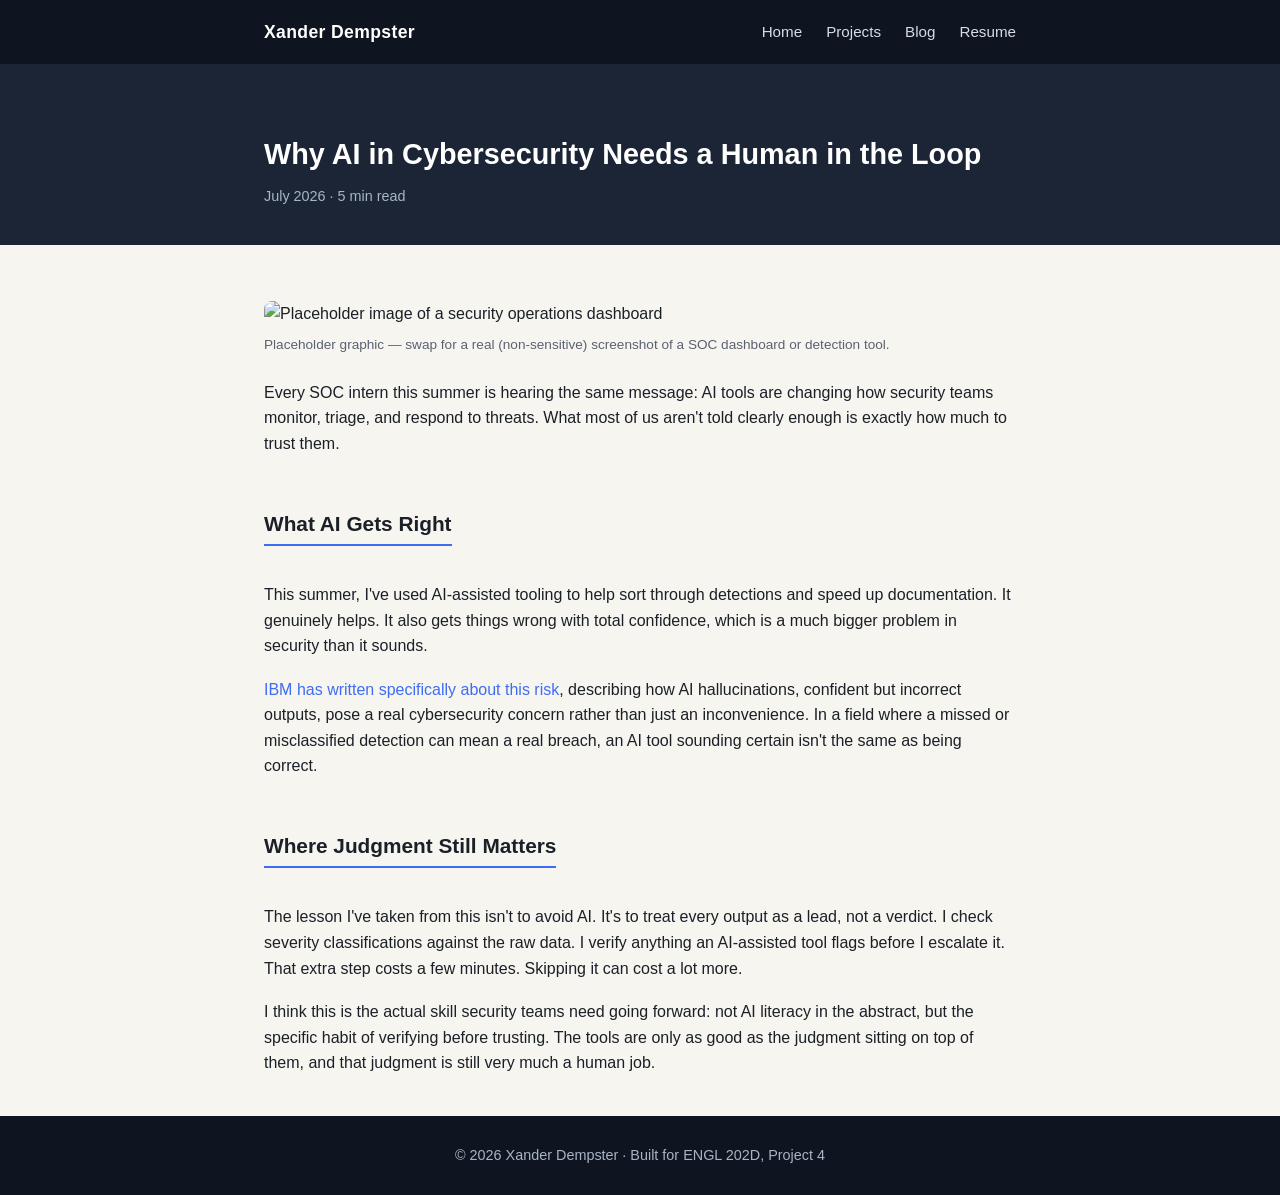
==== blog-ai-human-in-loop.html @ d7e312b7 "Create blog-ai-human-in-loop.html" ====
<!DOCTYPE html>
<html lang="en">
<head>
<meta charset="UTF-8">
<meta name="viewport" content="width=device-width, initial-scale=1.0">
<title>Why AI in Cybersecurity Needs a Human in the Loop | Xander Dempster</title>
<link rel="stylesheet" href="style.css">
</head>
<body>

<nav>
  <div class="container">
    <div class="brand"><a href="index.html">Xander Dempster</a></div>
    <ul>
      <li><a href="index.html">Home</a></li>
      <li><a href="projects.html">Projects</a></li>
      <li><a href="blog.html">Blog</a></li>
      <li><a href="resume.html">Resume</a></li>
    </ul>
  </div>
</nav>

<div class="post-hero">
  <div class="container">
    <h1>Why AI in Cybersecurity Needs a Human in the Loop</h1>
    <div class="post-meta">July 2026 &middot; 5 min read</div>
  </div>
</div>

<article class="container" style="padding-top: 40px;">

  <img src="https://placehold.co/760x360/1B2536/A9B4C4?text=SOC+Dashboard" alt="Placeholder image of a security operations dashboard">
  <figcaption>Placeholder graphic &mdash; swap for a real (non-sensitive) screenshot of a SOC dashboard or detection tool.</figcaption>

  <p>
    Every SOC intern this summer is hearing the same message: AI tools are changing how
    security teams monitor, triage, and respond to threats. What most of us aren't told clearly
    enough is exactly how much to trust them.
  </p>

  <h2>What AI Gets Right</h2>
  <p>
    This summer, I've used AI-assisted tooling to help sort through detections and speed up
    documentation. It genuinely helps. It also gets things wrong with total confidence, which is
    a much bigger problem in security than it sounds.
  </p>
  <p>
    <a href="https://www.ibm.com/think/insights/ai-hallucinations-pose-risk-cybersecurity" target="_blank">IBM has written specifically about this risk</a>,
    describing how AI hallucinations, confident but incorrect outputs, pose a real cybersecurity
    concern rather than just an inconvenience. In a field where a missed or misclassified
    detection can mean a real breach, an AI tool sounding certain isn't the same as being
    correct.
  </p>

  <h2>Where Judgment Still Matters</h2>
  <p>
    The lesson I've taken from this isn't to avoid AI. It's to treat every output as a lead, not
    a verdict. I check severity classifications against the raw data. I verify anything an
    AI-assisted tool flags before I escalate it. That extra step costs a few minutes. Skipping it
    can cost a lot more.
  </p>
  <p>
    I think this is the actual skill security teams need going forward: not AI literacy in the
    abstract, but the specific habit of verifying before trusting. The tools are only as good as
    the judgment sitting on top of them, and that judgment is still very much a human job.
  </p>

</article>

<footer>
  <div class="container">
    &copy; 2026 Xander Dempster &middot; Built for ENGL 202D, Project 4
  </div>
</footer>

</body>
</html>
---- style.css ----
:root {
  --navy: #0E1521;
  --navy-light: #1B2536;
  --accent: #3E6DF2;
  --parchment: #F7F5F0;
  --text-dark: #1B1F27;
  --text-muted: #5A6270;
  --border: #E3E0D8;
}

* { box-sizing: border-box; }

body {
  margin: 0;
  font-family: -apple-system, BlinkMacSystemFont, "Segoe UI", Helvetica, Arial, sans-serif;
  background: var(--parchment);
  color: var(--text-dark);
  line-height: 1.6;
}

a { color: var(--accent); text-decoration: none; }
a:hover { text-decoration: underline; }

.container {
  max-width: 800px;
  margin: 0 auto;
  padding: 0 24px;
}

/* NAV */
nav {
  background: var(--navy);
  padding: 18px 0;
}
nav .container {
  display: flex;
  justify-content: space-between;
  align-items: center;
  flex-wrap: wrap;
}
nav .brand {
  color: #fff;
  font-weight: 700;
  font-size: 1.1rem;
  letter-spacing: 0.02em;
}
nav .brand a { color: #fff; text-decoration: none; }
nav ul {
  list-style: none;
  display: flex;
  gap: 24px;
  margin: 0;
  padding: 0;
}
nav ul a {
  color: #D7DCE5;
  font-size: 0.95rem;
}
nav ul a:hover { color: #fff; text-decoration: none; }

/* HERO */
.hero {
  background: var(--navy);
  color: #fff;
  padding: 64px 0 56px;
}
.hero-inner {
  display: flex;
  align-items: center;
  gap: 40px;
  flex-wrap: wrap;
}
.headshot {
  width: 150px;
  height: 150px;
  border-radius: 50%;
  object-fit: cover;
  border: 3px solid var(--accent);
  flex-shrink: 0;
}
.hero h1 {
  margin: 0 0 8px;
  font-size: 1.9rem;
}
.hero .headline {
  color: #A9B4C4;
  font-size: 1.05rem;
  margin-bottom: 14px;
}
.hero .links a {
  color: #fff;
  margin-right: 16px;
  font-size: 0.95rem;
  border-bottom: 1px solid var(--accent);
}

/* SECTIONS */
section { padding: 48px 0; }
h2 {
  font-size: 1.5rem;
  border-bottom: 2px solid var(--accent);
  display: inline-block;
  padding-bottom: 4px;
  margin-bottom: 20px;
}

/* PROJECT CARDS */
.project-card {
  background: #fff;
  border: 1px solid var(--border);
  border-radius: 8px;
  padding: 24px;
  margin-bottom: 24px;
}
.project-card h3 { margin-top: 0; color: var(--navy); }
.project-card .stack {
  color: var(--text-muted);
  font-size: 0.9rem;
  margin-bottom: 12px;
}

/* BLOG LIST */
.blog-list-item {
  background: #fff;
  border: 1px solid var(--border);
  border-radius: 8px;
  padding: 20px 24px;
  margin-bottom: 16px;
}
.blog-list-item h3 { margin: 0 0 6px; }
.blog-list-item a { font-weight: 600; }
.blog-meta {
  color: var(--text-muted);
  font-size: 0.85rem;
  margin-bottom: 8px;
}

/* BLOG POST PAGE */
.post-hero {
  background: var(--navy-light);
  color: #fff;
  padding: 48px 0 36px;
}
.post-hero h1 { margin-bottom: 8px; font-size: 1.8rem; }
.post-hero .post-meta { color: #A9B4C4; font-size: 0.9rem; }

article img {
  max-width: 100%;
  border-radius: 8px;
  margin: 16px 0 8px;
}
figcaption {
  color: var(--text-muted);
  font-size: 0.85rem;
  margin-bottom: 24px;
}
article p { margin-bottom: 18px; }
article h2 { font-size: 1.3rem; margin-top: 32px; }

/* FOOTER */
footer {
  background: var(--navy);
  color: #A9B4C4;
  text-align: center;
  padding: 28px 0;
  font-size: 0.9rem;
  margin-top: 40px;
}

@media (max-width: 600px) {
  .hero-inner { flex-direction: column; text-align: center; }
  nav .container { flex-direction: column; gap: 12px; }
}
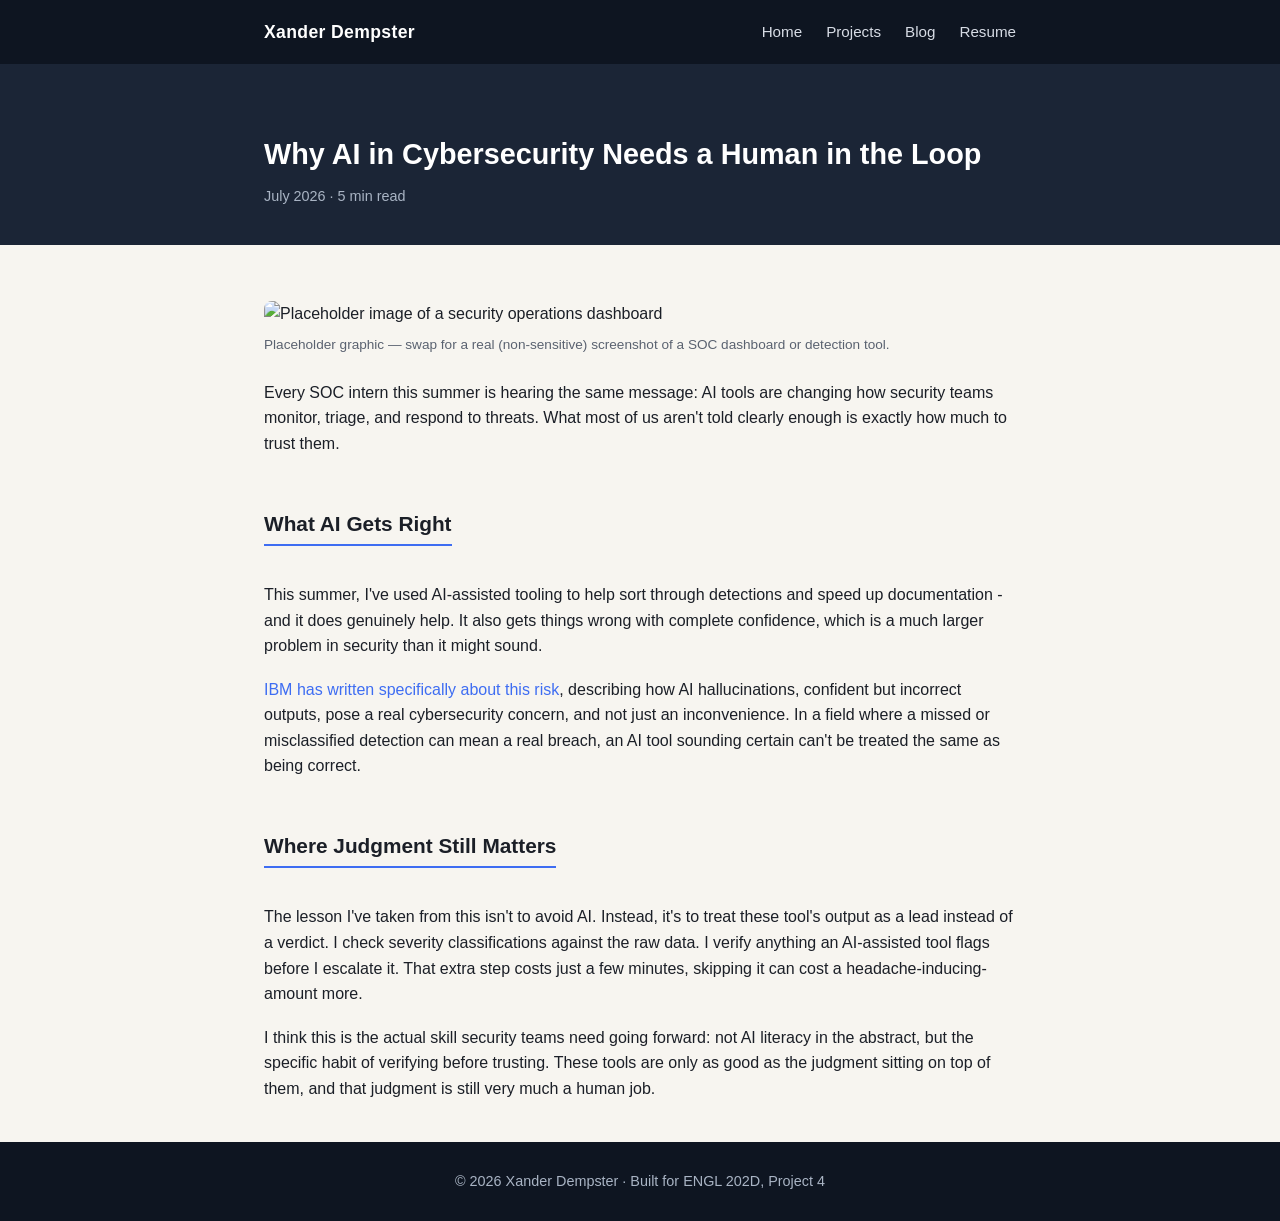
==== commit 59787c67: "Update blog-ai-human-in-loop.html" ====
--- a/blog-ai-human-in-loop.html
+++ b/blog-ai-human-in-loop.html
@@ -41,27 +41,27 @@
   <h2>What AI Gets Right</h2>
   <p>
     This summer, I've used AI-assisted tooling to help sort through detections and speed up
-    documentation. It genuinely helps. It also gets things wrong with total confidence, which is
-    a much bigger problem in security than it sounds.
+    documentation - and it does genuinely help. It also gets things wrong with complete confidence, 
+    which is a much larger problem in security than it might sound.
   </p>
   <p>
     <a href="https://www.ibm.com/think/insights/ai-hallucinations-pose-risk-cybersecurity" target="_blank">IBM has written specifically about this risk</a>,
     describing how AI hallucinations, confident but incorrect outputs, pose a real cybersecurity
-    concern rather than just an inconvenience. In a field where a missed or misclassified
-    detection can mean a real breach, an AI tool sounding certain isn't the same as being
-    correct.
+    concern, and not just an inconvenience. In a field where a missed or misclassified
+    detection can mean a real breach, an AI tool sounding certain can't be treated the same as 
+    being correct.
   </p>
 
   <h2>Where Judgment Still Matters</h2>
   <p>
-    The lesson I've taken from this isn't to avoid AI. It's to treat every output as a lead, not
-    a verdict. I check severity classifications against the raw data. I verify anything an
-    AI-assisted tool flags before I escalate it. That extra step costs a few minutes. Skipping it
-    can cost a lot more.
+    The lesson I've taken from this isn't to avoid AI. Instead, it's to treat these tool's output as 
+    a lead instead of a verdict. I check severity classifications against the raw data. I verify anything 
+    an AI-assisted tool flags before I escalate it. That extra step costs just a few minutes, skipping it
+    can cost a headache-inducing-amount more.
   </p>
   <p>
     I think this is the actual skill security teams need going forward: not AI literacy in the
-    abstract, but the specific habit of verifying before trusting. The tools are only as good as
+    abstract, but the specific habit of verifying before trusting. These tools are only as good as
     the judgment sitting on top of them, and that judgment is still very much a human job.
   </p>
 
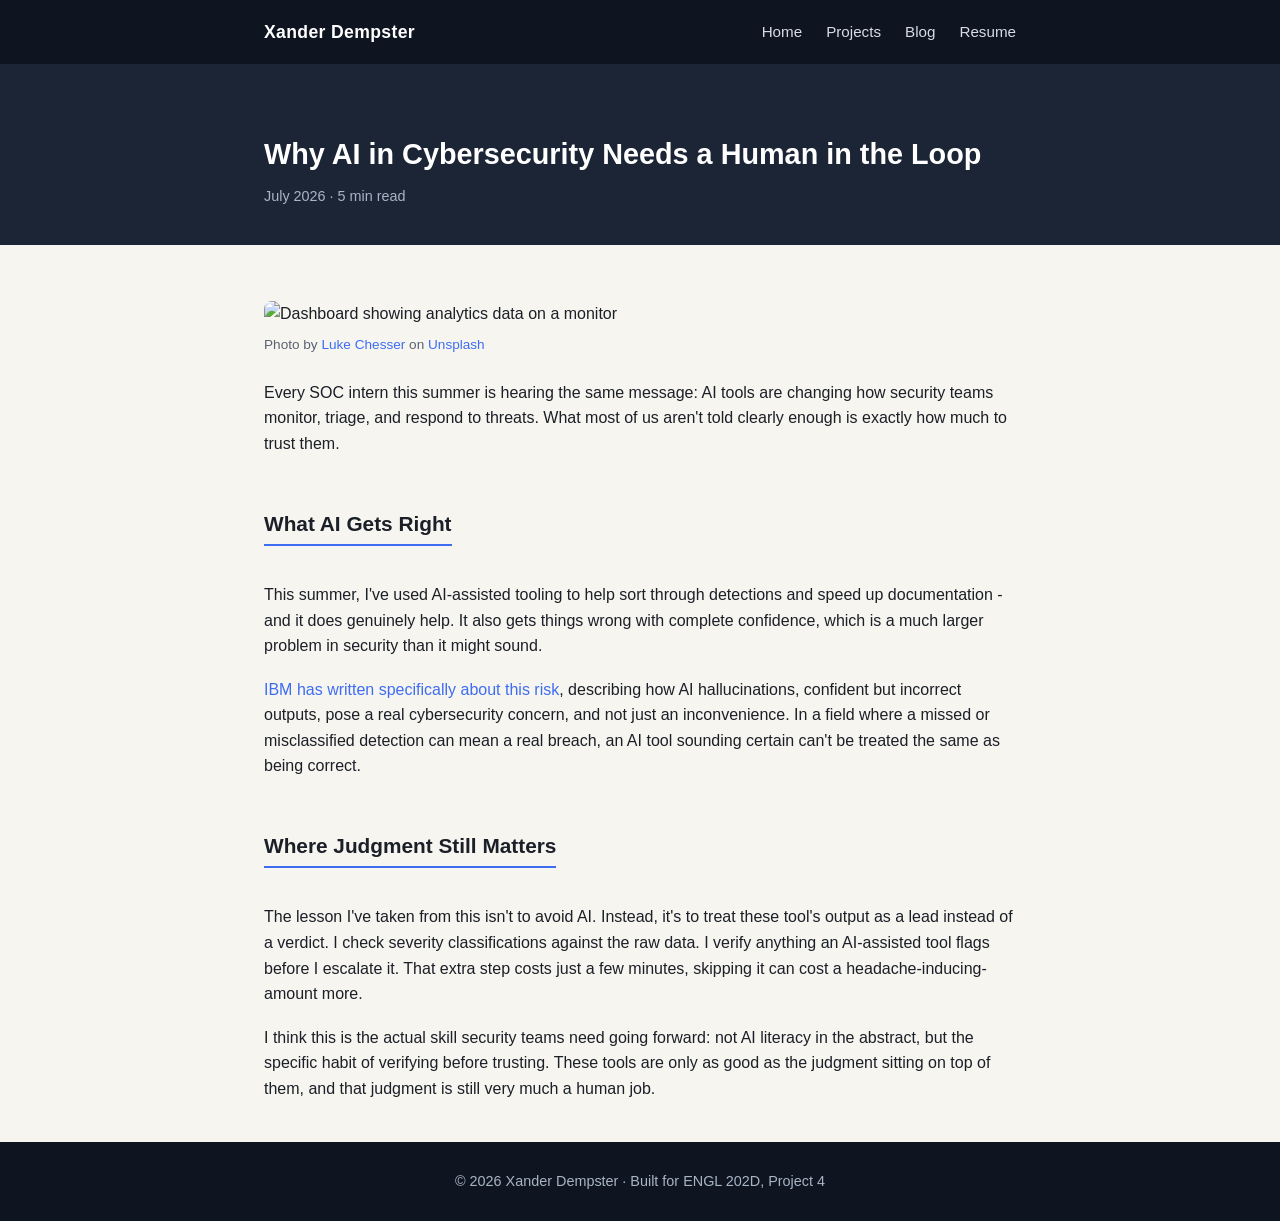
==== commit ab6e483d: "Update blog-ai-human-in-loop.html" ====
--- a/blog-ai-human-in-loop.html
+++ b/blog-ai-human-in-loop.html
@@ -29,8 +29,8 @@
 
 <article class="container" style="padding-top: 40px;">
 
-  <img src="https://placehold.co/760x360/1B2536/A9B4C4?text=SOC+Dashboard" alt="Placeholder image of a security operations dashboard">
-  <figcaption>Placeholder graphic &mdash; swap for a real (non-sensitive) screenshot of a SOC dashboard or detection tool.</figcaption>
+  <img src="https://images.unsplash.com/photo-XXXXXXXXX" alt="Dashboard showing analytics data on a monitor">
+  <figcaption>Photo by <a href="https://unsplash.com/@lukechesser" target="_blank">Luke Chesser</a> on <a href="https://unsplash.com/" target="_blank">Unsplash</a></figcaption>
 
   <p>
     Every SOC intern this summer is hearing the same message: AI tools are changing how
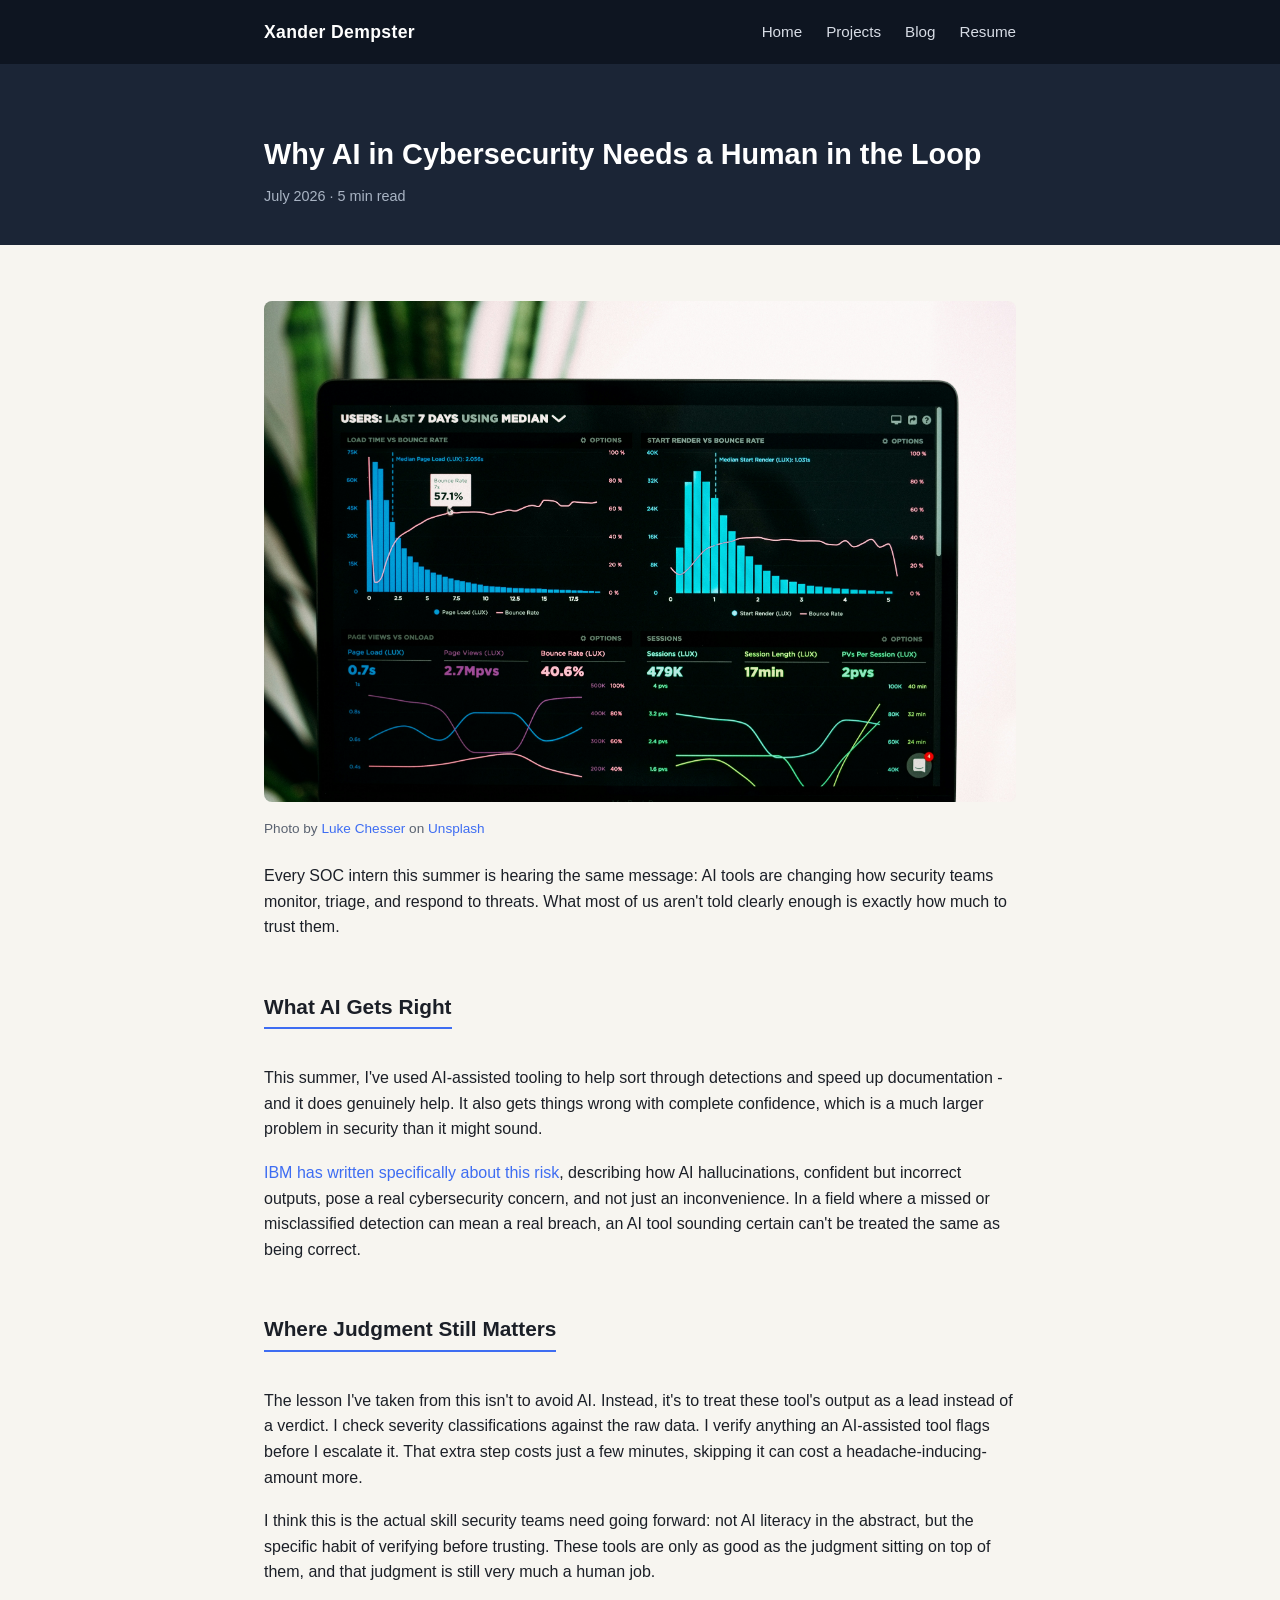
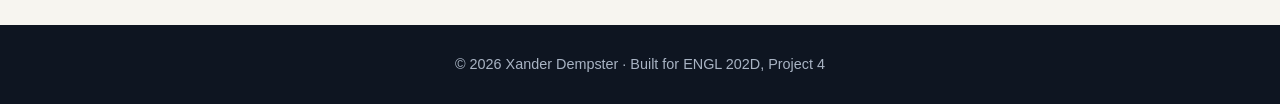
==== commit 6bf85ccd: "Update blog-ai-human-in-loop.html" ====
--- a/blog-ai-human-in-loop.html
+++ b/blog-ai-human-in-loop.html
@@ -29,7 +29,7 @@
 
 <article class="container" style="padding-top: 40px;">
 
-  <img src="https://images.unsplash.com/photo-XXXXXXXXX" alt="Dashboard showing analytics data on a monitor">
+  <img src="luke-chesser-JKUTrJ4vK00-unsplash.jpg" alt="Dashboard showing analytics data on a monitor">
   <figcaption>Photo by <a href="https://unsplash.com/@lukechesser" target="_blank">Luke Chesser</a> on <a href="https://unsplash.com/" target="_blank">Unsplash</a></figcaption>
 
   <p>
